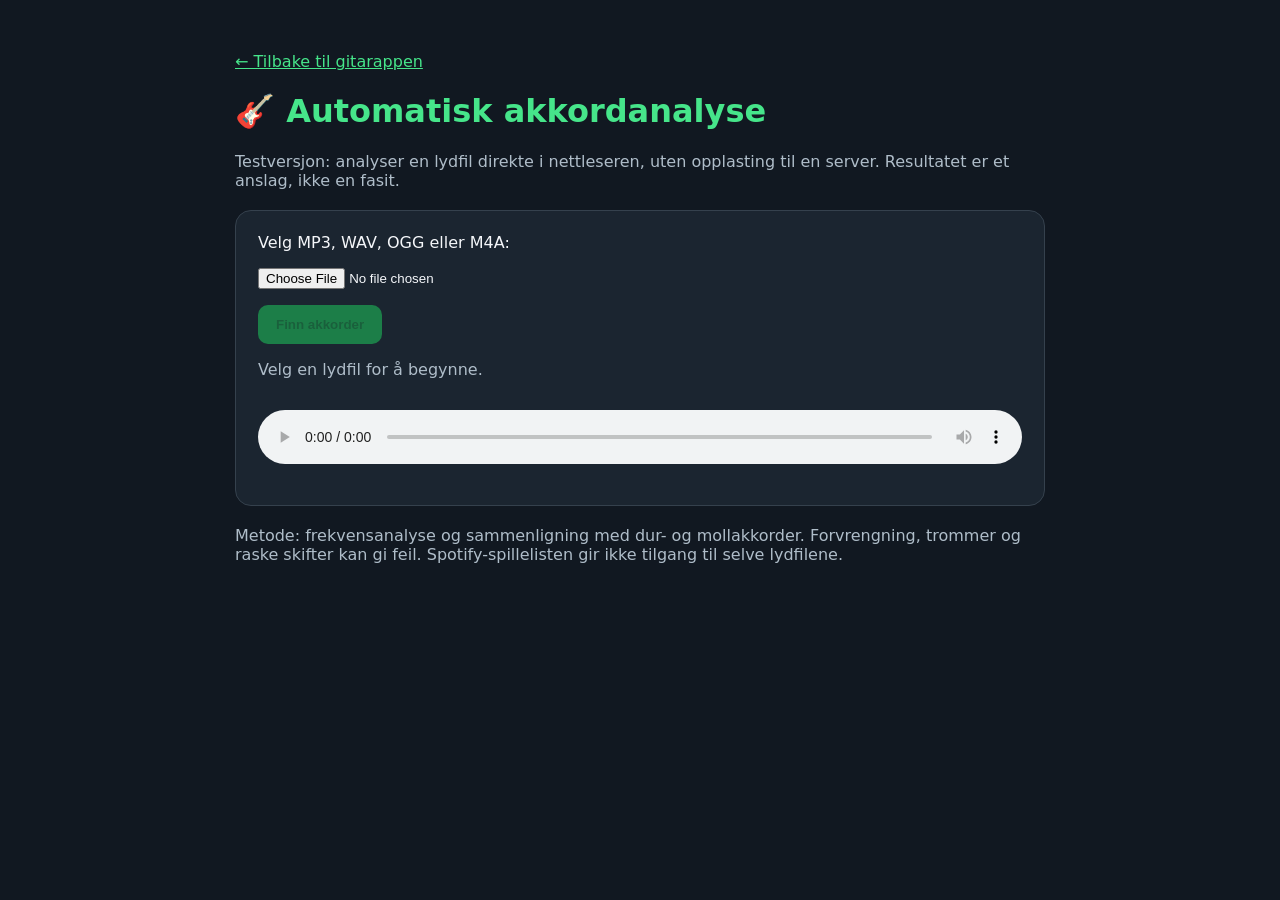
==== akkordanalyse.html @ 2cb8c426 "Add audio chord analysis test page" ====
<!doctype html><html lang="no"><head><meta charset="utf-8"><meta name="viewport" content="width=device-width,initial-scale=1"><title>Akkordanalyse – Chords from Spotify</title><style>
*{box-sizing:border-box}body{background:#111821;color:#f5f7fa;font:16px system-ui;margin:0}main{max-width:850px;margin:32px auto;padding:20px}h1{color:#46e58a}.panel{background:#1b2530;border:1px solid #35414d;border-radius:16px;padding:22px;margin:20px 0}.muted{color:#afbdc9}a{color:#46e58a}input{max-width:100%}button{background:#1ed760;border:0;border-radius:10px;padding:12px 18px;font-weight:700;cursor:pointer}button:disabled{opacity:.5}.event{display:flex;gap:18px;border-bottom:1px solid #35414d;padding:10px}.event strong{color:#46e58a;min-width:65px}.event time{min-width:90px}audio{width:100%;margin:15px 0}#status{white-space:pre-wrap}</style></head><body><main><a href="ny-versjon.html">← Tilbake til gitarappen</a><h1>🎸 Automatisk akkordanalyse</h1><p class="muted">Testversjon: analyser en lydfil direkte i nettleseren, uten opplasting til en server. Resultatet er et anslag, ikke en fasit.</p><div class="panel"><label for="audio-file">Velg MP3, WAV, OGG eller M4A:</label><p><input id="audio-file" type="file" accept="audio/*,.ogg,.mp3,.wav,.m4a"></p><button id="analyze" disabled>Finn akkorder</button><p id="status" role="status" class="muted">Velg en lydfil for å begynne.</p><audio id="player" controls></audio></div><div id="results" class="panel" hidden><h2>Akkorder i rekkefølge</h2><p id="summary"></p><div id="events"></div></div><p class="muted">Metode: frekvensanalyse og sammenligning med dur- og mollakkorder. Forvrengning, trommer og raske skifter kan gi feil. Spotify-spillelisten gir ikke tilgang til selve lydfilene.</p></main><script src="akkordanalyse.js?v=1"></script></body></html>
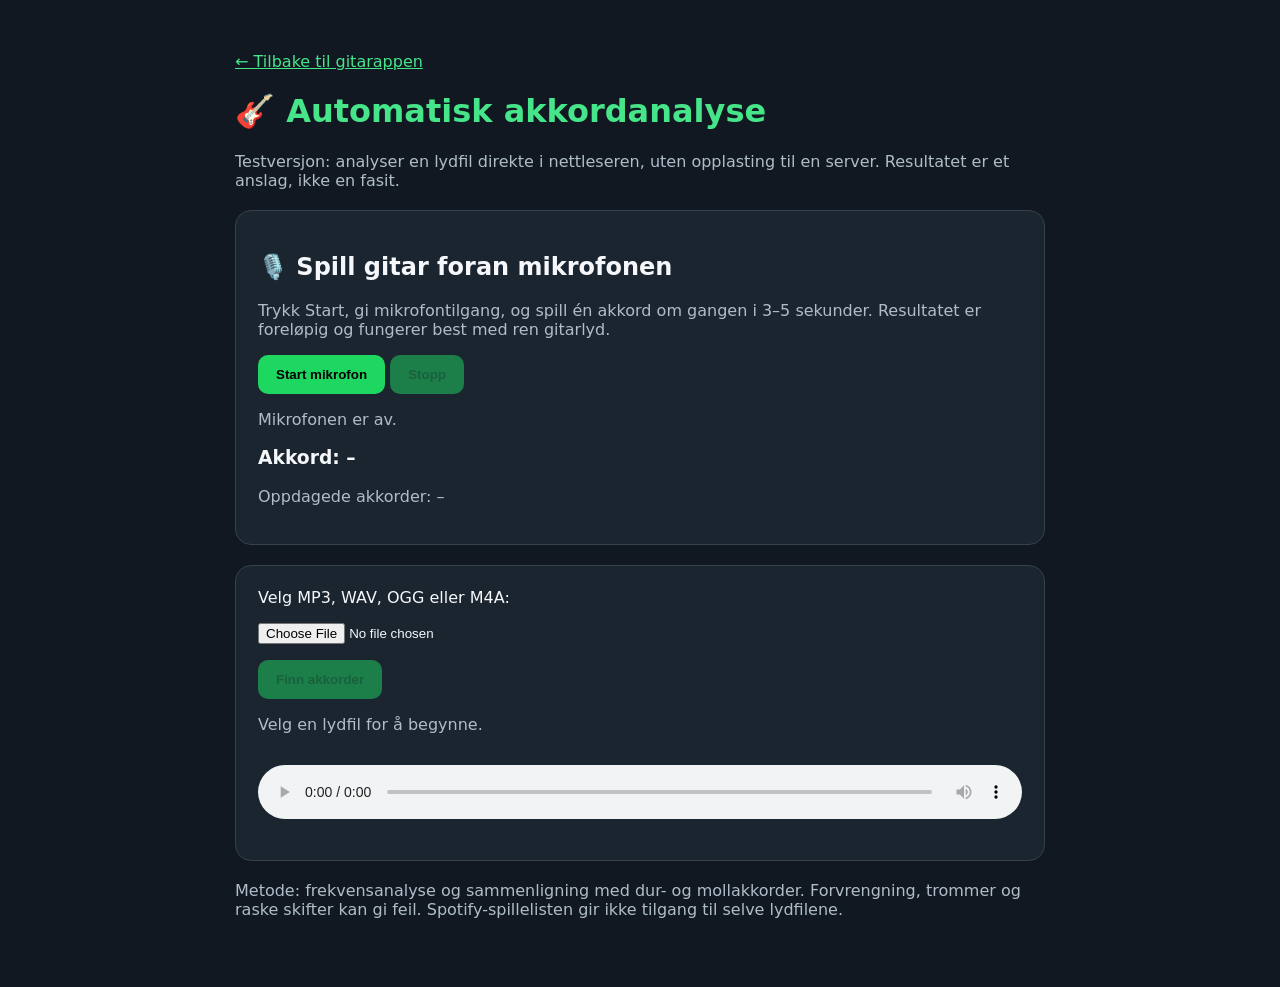
==== commit 06aa0cb4: "Add microphone controls to chord analysis page" ====
--- a/akkordanalyse.html
+++ b/akkordanalyse.html
@@ -1,2 +1,2 @@
 <!doctype html><html lang="no"><head><meta charset="utf-8"><meta name="viewport" content="width=device-width,initial-scale=1"><title>Akkordanalyse – Chords from Spotify</title><style>
-*{box-sizing:border-box}body{background:#111821;color:#f5f7fa;font:16px system-ui;margin:0}main{max-width:850px;margin:32px auto;padding:20px}h1{color:#46e58a}.panel{background:#1b2530;border:1px solid #35414d;border-radius:16px;padding:22px;margin:20px 0}.muted{color:#afbdc9}a{color:#46e58a}input{max-width:100%}button{background:#1ed760;border:0;border-radius:10px;padding:12px 18px;font-weight:700;cursor:pointer}button:disabled{opacity:.5}.event{display:flex;gap:18px;border-bottom:1px solid #35414d;padding:10px}.event strong{color:#46e58a;min-width:65px}.event time{min-width:90px}audio{width:100%;margin:15px 0}#status{white-space:pre-wrap}</style></head><body><main><a href="ny-versjon.html">← Tilbake til gitarappen</a><h1>🎸 Automatisk akkordanalyse</h1><p class="muted">Testversjon: analyser en lydfil direkte i nettleseren, uten opplasting til en server. Resultatet er et anslag, ikke en fasit.</p><div class="panel"><label for="audio-file">Velg MP3, WAV, OGG eller M4A:</label><p><input id="audio-file" type="file" accept="audio/*,.ogg,.mp3,.wav,.m4a"></p><button id="analyze" disabled>Finn akkorder</button><p id="status" role="status" class="muted">Velg en lydfil for å begynne.</p><audio id="player" controls></audio></div><div id="results" class="panel" hidden><h2>Akkorder i rekkefølge</h2><p id="summary"></p><div id="events"></div></div><p class="muted">Metode: frekvensanalyse og sammenligning med dur- og mollakkorder. Forvrengning, trommer og raske skifter kan gi feil. Spotify-spillelisten gir ikke tilgang til selve lydfilene.</p></main><script src="akkordanalyse.js?v=1"></script></body></html>+*{box-sizing:border-box}body{background:#111821;color:#f5f7fa;font:16px system-ui;margin:0}main{max-width:850px;margin:32px auto;padding:20px}h1{color:#46e58a}.panel{background:#1b2530;border:1px solid #35414d;border-radius:16px;padding:22px;margin:20px 0}.muted{color:#afbdc9}a{color:#46e58a}input{max-width:100%}button{background:#1ed760;border:0;border-radius:10px;padding:12px 18px;font-weight:700;cursor:pointer}button:disabled{opacity:.5}.event{display:flex;gap:18px;border-bottom:1px solid #35414d;padding:10px}.event strong{color:#46e58a;min-width:65px}.event time{min-width:90px}audio{width:100%;margin:15px 0}#status{white-space:pre-wrap}</style></head><body><main><a href="ny-versjon.html">← Tilbake til gitarappen</a><h1>🎸 Automatisk akkordanalyse</h1><p class="muted">Testversjon: analyser en lydfil direkte i nettleseren, uten opplasting til en server. Resultatet er et anslag, ikke en fasit.</p><div class="panel"><h2>🎙️ Spill gitar foran mikrofonen</h2><p class="muted">Trykk Start, gi mikrofontilgang, og spill én akkord om gangen i 3–5 sekunder. Resultatet er foreløpig og fungerer best med ren gitarlyd.</p><button id="mic-start">Start mikrofon</button> <button id="mic-stop" disabled>Stopp</button><p id="mic-status" role="status" class="muted">Mikrofonen er av.</p><h3 id="mic-current">Akkord: –</h3><p id="mic-found" class="muted">Oppdagede akkorder: –</p></div><div class="panel"><label for="audio-file">Velg MP3, WAV, OGG eller M4A:</label><p><input id="audio-file" type="file" accept="audio/*,.ogg,.mp3,.wav,.m4a"></p><button id="analyze" disabled>Finn akkorder</button><p id="status" role="status" class="muted">Velg en lydfil for å begynne.</p><audio id="player" controls></audio></div><div id="results" class="panel" hidden><h2>Akkorder i rekkefølge</h2><p id="summary"></p><div id="events"></div></div><p class="muted">Metode: frekvensanalyse og sammenligning med dur- og mollakkorder. Forvrengning, trommer og raske skifter kan gi feil. Spotify-spillelisten gir ikke tilgang til selve lydfilene.</p></main><script src="akkordanalyse.js?v=2"></script></body></html>
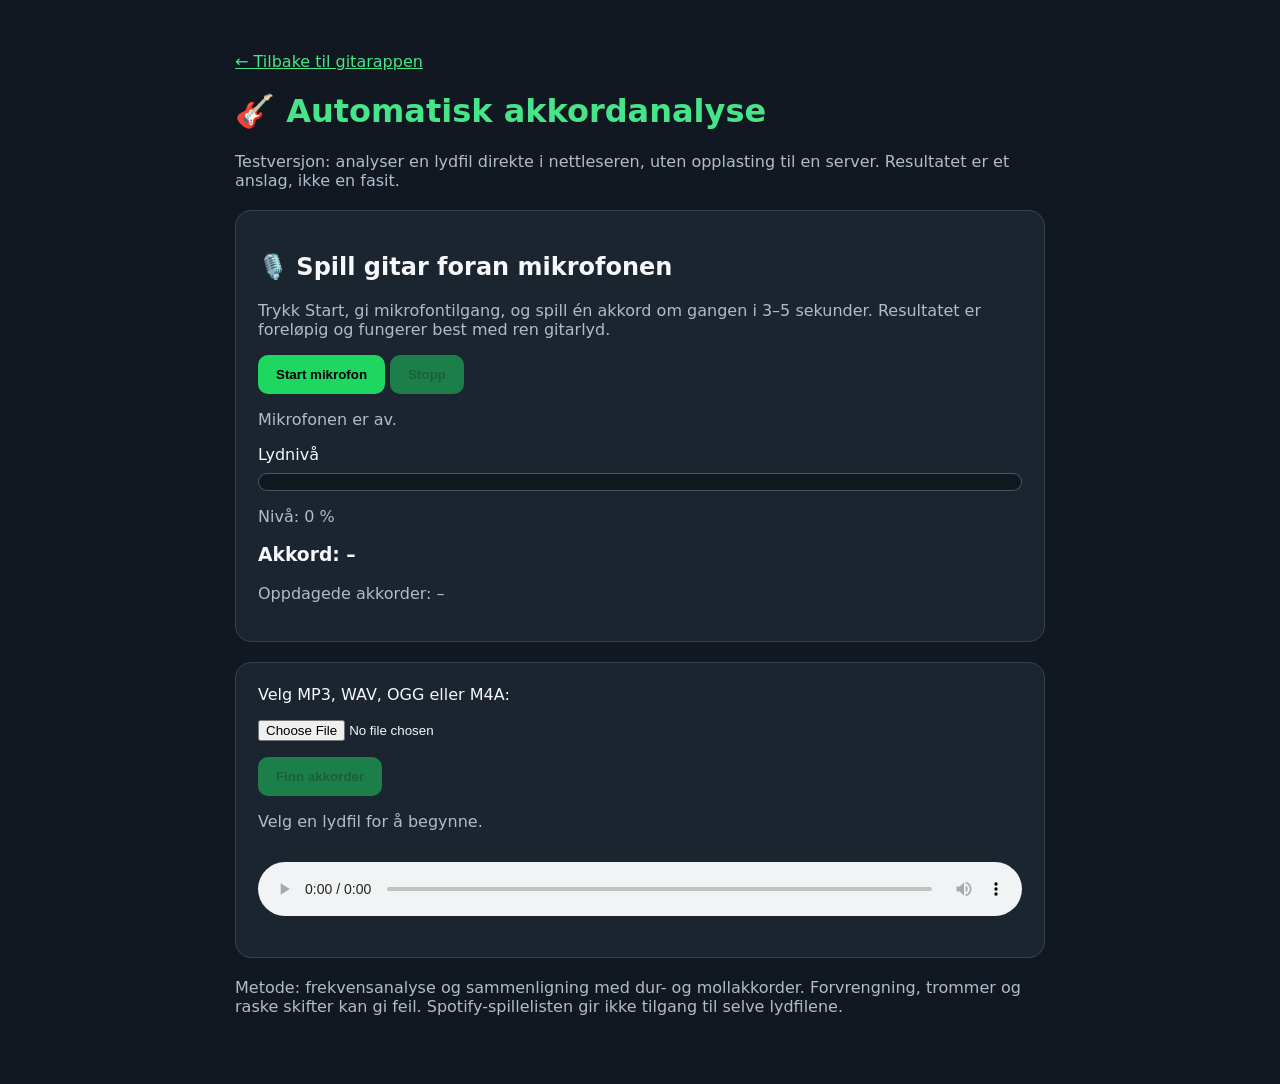
==== commit 93883e1b: "Display microphone level meter and refresh analyzer script" ====
--- a/akkordanalyse.html
+++ b/akkordanalyse.html
@@ -1,2 +1,2 @@
 <!doctype html><html lang="no"><head><meta charset="utf-8"><meta name="viewport" content="width=device-width,initial-scale=1"><title>Akkordanalyse – Chords from Spotify</title><style>
-*{box-sizing:border-box}body{background:#111821;color:#f5f7fa;font:16px system-ui;margin:0}main{max-width:850px;margin:32px auto;padding:20px}h1{color:#46e58a}.panel{background:#1b2530;border:1px solid #35414d;border-radius:16px;padding:22px;margin:20px 0}.muted{color:#afbdc9}a{color:#46e58a}input{max-width:100%}button{background:#1ed760;border:0;border-radius:10px;padding:12px 18px;font-weight:700;cursor:pointer}button:disabled{opacity:.5}.event{display:flex;gap:18px;border-bottom:1px solid #35414d;padding:10px}.event strong{color:#46e58a;min-width:65px}.event time{min-width:90px}audio{width:100%;margin:15px 0}#status{white-space:pre-wrap}</style></head><body><main><a href="ny-versjon.html">← Tilbake til gitarappen</a><h1>🎸 Automatisk akkordanalyse</h1><p class="muted">Testversjon: analyser en lydfil direkte i nettleseren, uten opplasting til en server. Resultatet er et anslag, ikke en fasit.</p><div class="panel"><h2>🎙️ Spill gitar foran mikrofonen</h2><p class="muted">Trykk Start, gi mikrofontilgang, og spill én akkord om gangen i 3–5 sekunder. Resultatet er foreløpig og fungerer best med ren gitarlyd.</p><button id="mic-start">Start mikrofon</button> <button id="mic-stop" disabled>Stopp</button><p id="mic-status" role="status" class="muted">Mikrofonen er av.</p><h3 id="mic-current">Akkord: –</h3><p id="mic-found" class="muted">Oppdagede akkorder: –</p></div><div class="panel"><label for="audio-file">Velg MP3, WAV, OGG eller M4A:</label><p><input id="audio-file" type="file" accept="audio/*,.ogg,.mp3,.wav,.m4a"></p><button id="analyze" disabled>Finn akkorder</button><p id="status" role="status" class="muted">Velg en lydfil for å begynne.</p><audio id="player" controls></audio></div><div id="results" class="panel" hidden><h2>Akkorder i rekkefølge</h2><p id="summary"></p><div id="events"></div></div><p class="muted">Metode: frekvensanalyse og sammenligning med dur- og mollakkorder. Forvrengning, trommer og raske skifter kan gi feil. Spotify-spillelisten gir ikke tilgang til selve lydfilene.</p></main><script src="akkordanalyse.js?v=2"></script></body></html>+*{box-sizing:border-box}body{background:#111821;color:#f5f7fa;font:16px system-ui;margin:0}main{max-width:850px;margin:32px auto;padding:20px}h1{color:#46e58a}.panel{background:#1b2530;border:1px solid #35414d;border-radius:16px;padding:22px;margin:20px 0}.muted{color:#afbdc9}a{color:#46e58a}input{max-width:100%}button{background:#1ed760;border:0;border-radius:10px;padding:12px 18px;font-weight:700;cursor:pointer}button:disabled{opacity:.5}.event{display:flex;gap:18px;border-bottom:1px solid #35414d;padding:10px}.event strong{color:#46e58a;min-width:65px}.event time{min-width:90px}audio{width:100%;margin:15px 0}#status{white-space:pre-wrap}</style></head><body><main><a href="ny-versjon.html">← Tilbake til gitarappen</a><h1>🎸 Automatisk akkordanalyse</h1><p class="muted">Testversjon: analyser en lydfil direkte i nettleseren, uten opplasting til en server. Resultatet er et anslag, ikke en fasit.</p><div class="panel"><h2>🎙️ Spill gitar foran mikrofonen</h2><p class="muted">Trykk Start, gi mikrofontilgang, og spill én akkord om gangen i 3–5 sekunder. Resultatet er foreløpig og fungerer best med ren gitarlyd.</p><button id="mic-start">Start mikrofon</button> <button id="mic-stop" disabled>Stopp</button><p id="mic-status" role="status" class="muted">Mikrofonen er av.</p><label for="mic-meter">Lydnivå</label><div style="height:18px;background:#101820;border:1px solid #455766;border-radius:10px;overflow:hidden;margin:9px 0"><div id="mic-meter" style="height:100%;width:0%;background:#46e58a;transition:width .12s"></div></div><p id="mic-level" class="muted">Nivå: 0 %</p><h3 id="mic-current">Akkord: –</h3><p id="mic-found" class="muted">Oppdagede akkorder: –</p></div><div class="panel"><label for="audio-file">Velg MP3, WAV, OGG eller M4A:</label><p><input id="audio-file" type="file" accept="audio/*,.ogg,.mp3,.wav,.m4a"></p><button id="analyze" disabled>Finn akkorder</button><p id="status" role="status" class="muted">Velg en lydfil for å begynne.</p><audio id="player" controls></audio></div><div id="results" class="panel" hidden><h2>Akkorder i rekkefølge</h2><p id="summary"></p><div id="events"></div></div><p class="muted">Metode: frekvensanalyse og sammenligning med dur- og mollakkorder. Forvrengning, trommer og raske skifter kan gi feil. Spotify-spillelisten gir ikke tilgang til selve lydfilene.</p></main><script src="akkordanalyse.js?v=3"></script></body></html>
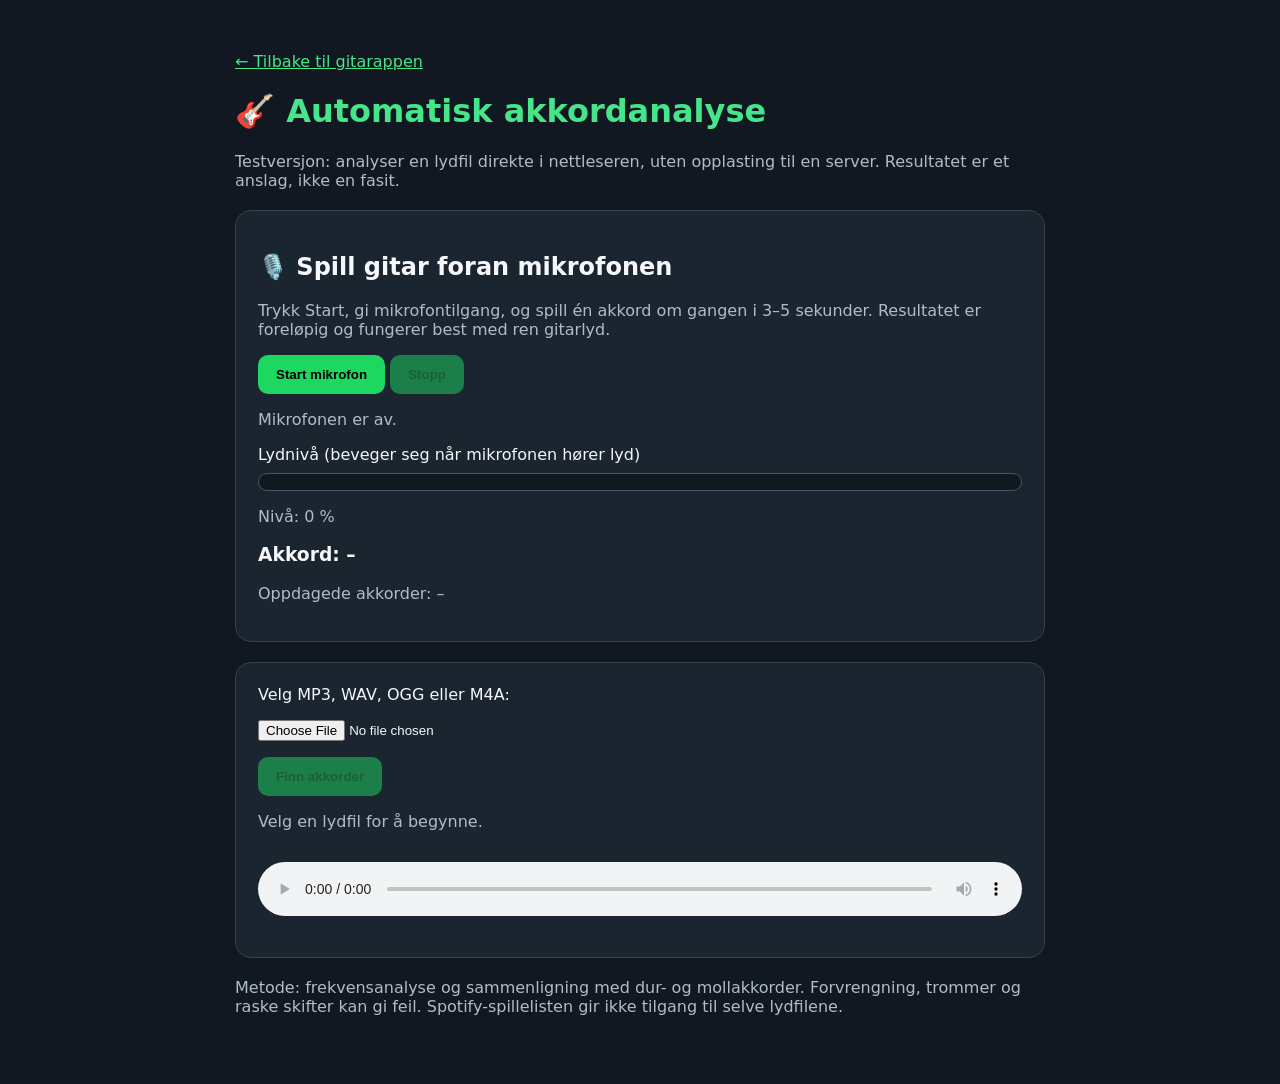
==== commit 4ee3a8d4: "Show microphone level meter and refresh analyzer script cache" ====
--- a/akkordanalyse.html
+++ b/akkordanalyse.html
@@ -1,2 +1,2 @@
 <!doctype html><html lang="no"><head><meta charset="utf-8"><meta name="viewport" content="width=device-width,initial-scale=1"><title>Akkordanalyse – Chords from Spotify</title><style>
-*{box-sizing:border-box}body{background:#111821;color:#f5f7fa;font:16px system-ui;margin:0}main{max-width:850px;margin:32px auto;padding:20px}h1{color:#46e58a}.panel{background:#1b2530;border:1px solid #35414d;border-radius:16px;padding:22px;margin:20px 0}.muted{color:#afbdc9}a{color:#46e58a}input{max-width:100%}button{background:#1ed760;border:0;border-radius:10px;padding:12px 18px;font-weight:700;cursor:pointer}button:disabled{opacity:.5}.event{display:flex;gap:18px;border-bottom:1px solid #35414d;padding:10px}.event strong{color:#46e58a;min-width:65px}.event time{min-width:90px}audio{width:100%;margin:15px 0}#status{white-space:pre-wrap}</style></head><body><main><a href="ny-versjon.html">← Tilbake til gitarappen</a><h1>🎸 Automatisk akkordanalyse</h1><p class="muted">Testversjon: analyser en lydfil direkte i nettleseren, uten opplasting til en server. Resultatet er et anslag, ikke en fasit.</p><div class="panel"><h2>🎙️ Spill gitar foran mikrofonen</h2><p class="muted">Trykk Start, gi mikrofontilgang, og spill én akkord om gangen i 3–5 sekunder. Resultatet er foreløpig og fungerer best med ren gitarlyd.</p><button id="mic-start">Start mikrofon</button> <button id="mic-stop" disabled>Stopp</button><p id="mic-status" role="status" class="muted">Mikrofonen er av.</p><label for="mic-meter">Lydnivå</label><div style="height:18px;background:#101820;border:1px solid #455766;border-radius:10px;overflow:hidden;margin:9px 0"><div id="mic-meter" style="height:100%;width:0%;background:#46e58a;transition:width .12s"></div></div><p id="mic-level" class="muted">Nivå: 0 %</p><h3 id="mic-current">Akkord: –</h3><p id="mic-found" class="muted">Oppdagede akkorder: –</p></div><div class="panel"><label for="audio-file">Velg MP3, WAV, OGG eller M4A:</label><p><input id="audio-file" type="file" accept="audio/*,.ogg,.mp3,.wav,.m4a"></p><button id="analyze" disabled>Finn akkorder</button><p id="status" role="status" class="muted">Velg en lydfil for å begynne.</p><audio id="player" controls></audio></div><div id="results" class="panel" hidden><h2>Akkorder i rekkefølge</h2><p id="summary"></p><div id="events"></div></div><p class="muted">Metode: frekvensanalyse og sammenligning med dur- og mollakkorder. Forvrengning, trommer og raske skifter kan gi feil. Spotify-spillelisten gir ikke tilgang til selve lydfilene.</p></main><script src="akkordanalyse.js?v=3"></script></body></html>+*{box-sizing:border-box}body{background:#111821;color:#f5f7fa;font:16px system-ui;margin:0}main{max-width:850px;margin:32px auto;padding:20px}h1{color:#46e58a}.panel{background:#1b2530;border:1px solid #35414d;border-radius:16px;padding:22px;margin:20px 0}.muted{color:#afbdc9}a{color:#46e58a}input{max-width:100%}button{background:#1ed760;border:0;border-radius:10px;padding:12px 18px;font-weight:700;cursor:pointer}button:disabled{opacity:.5}.event{display:flex;gap:18px;border-bottom:1px solid #35414d;padding:10px}.event strong{color:#46e58a;min-width:65px}.event time{min-width:90px}audio{width:100%;margin:15px 0}#status{white-space:pre-wrap}</style></head><body><main><a href="ny-versjon.html">← Tilbake til gitarappen</a><h1>🎸 Automatisk akkordanalyse</h1><p class="muted">Testversjon: analyser en lydfil direkte i nettleseren, uten opplasting til en server. Resultatet er et anslag, ikke en fasit.</p><div class="panel"><h2>🎙️ Spill gitar foran mikrofonen</h2><p class="muted">Trykk Start, gi mikrofontilgang, og spill én akkord om gangen i 3–5 sekunder. Resultatet er foreløpig og fungerer best med ren gitarlyd.</p><button id="mic-start">Start mikrofon</button> <button id="mic-stop" disabled>Stopp</button><p id="mic-status" role="status" class="muted">Mikrofonen er av.</p><label for="mic-meter">Lydnivå (beveger seg når mikrofonen hører lyd)</label><div style="height:18px;background:#101820;border:1px solid #455766;border-radius:10px;overflow:hidden;margin:9px 0"><div id="mic-meter" style="height:100%;width:0%;background:#46e58a;transition:width .12s"></div></div><p id="mic-level" class="muted">Nivå: 0 %</p><h3 id="mic-current">Akkord: –</h3><p id="mic-found" class="muted">Oppdagede akkorder: –</p></div><div class="panel"><label for="audio-file">Velg MP3, WAV, OGG eller M4A:</label><p><input id="audio-file" type="file" accept="audio/*,.ogg,.mp3,.wav,.m4a"></p><button id="analyze" disabled>Finn akkorder</button><p id="status" role="status" class="muted">Velg en lydfil for å begynne.</p><audio id="player" controls></audio></div><div id="results" class="panel" hidden><h2>Akkorder i rekkefølge</h2><p id="summary"></p><div id="events"></div></div><p class="muted">Metode: frekvensanalyse og sammenligning med dur- og mollakkorder. Forvrengning, trommer og raske skifter kan gi feil. Spotify-spillelisten gir ikke tilgang til selve lydfilene.</p></main><script src="akkordanalyse.js?v=5"></script></body></html>
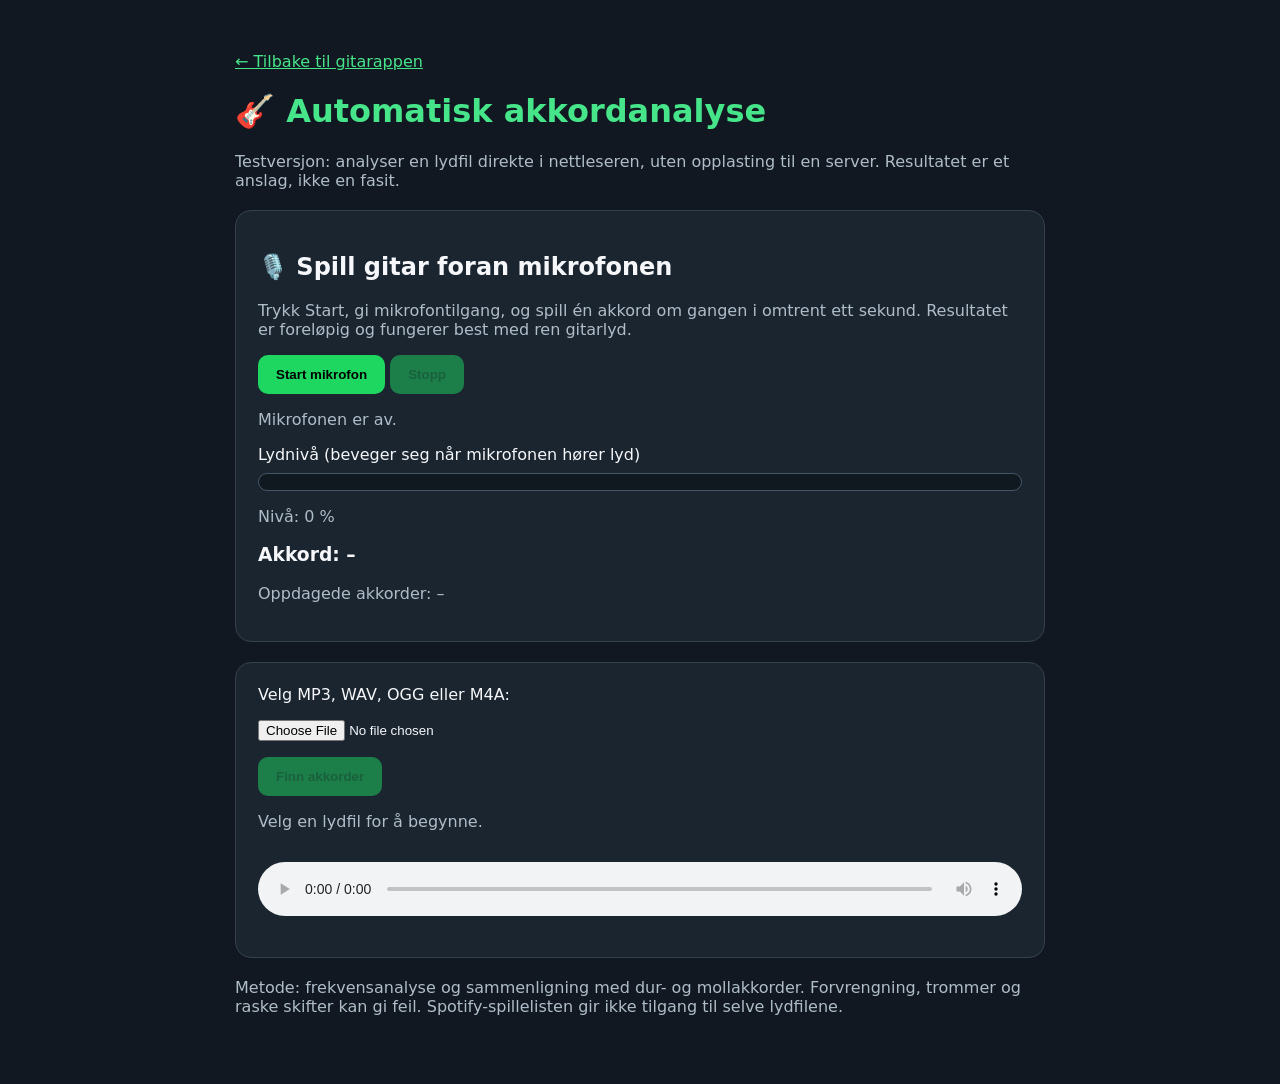
==== commit ee2f3b8c: "Refresh live chord detector and test instructions" ====
--- a/akkordanalyse.html
+++ b/akkordanalyse.html
@@ -1,2 +1,2 @@
 <!doctype html><html lang="no"><head><meta charset="utf-8"><meta name="viewport" content="width=device-width,initial-scale=1"><title>Akkordanalyse – Chords from Spotify</title><style>
-*{box-sizing:border-box}body{background:#111821;color:#f5f7fa;font:16px system-ui;margin:0}main{max-width:850px;margin:32px auto;padding:20px}h1{color:#46e58a}.panel{background:#1b2530;border:1px solid #35414d;border-radius:16px;padding:22px;margin:20px 0}.muted{color:#afbdc9}a{color:#46e58a}input{max-width:100%}button{background:#1ed760;border:0;border-radius:10px;padding:12px 18px;font-weight:700;cursor:pointer}button:disabled{opacity:.5}.event{display:flex;gap:18px;border-bottom:1px solid #35414d;padding:10px}.event strong{color:#46e58a;min-width:65px}.event time{min-width:90px}audio{width:100%;margin:15px 0}#status{white-space:pre-wrap}</style></head><body><main><a href="ny-versjon.html">← Tilbake til gitarappen</a><h1>🎸 Automatisk akkordanalyse</h1><p class="muted">Testversjon: analyser en lydfil direkte i nettleseren, uten opplasting til en server. Resultatet er et anslag, ikke en fasit.</p><div class="panel"><h2>🎙️ Spill gitar foran mikrofonen</h2><p class="muted">Trykk Start, gi mikrofontilgang, og spill én akkord om gangen i 3–5 sekunder. Resultatet er foreløpig og fungerer best med ren gitarlyd.</p><button id="mic-start">Start mikrofon</button> <button id="mic-stop" disabled>Stopp</button><p id="mic-status" role="status" class="muted">Mikrofonen er av.</p><label for="mic-meter">Lydnivå (beveger seg når mikrofonen hører lyd)</label><div style="height:18px;background:#101820;border:1px solid #455766;border-radius:10px;overflow:hidden;margin:9px 0"><div id="mic-meter" style="height:100%;width:0%;background:#46e58a;transition:width .12s"></div></div><p id="mic-level" class="muted">Nivå: 0 %</p><h3 id="mic-current">Akkord: –</h3><p id="mic-found" class="muted">Oppdagede akkorder: –</p></div><div class="panel"><label for="audio-file">Velg MP3, WAV, OGG eller M4A:</label><p><input id="audio-file" type="file" accept="audio/*,.ogg,.mp3,.wav,.m4a"></p><button id="analyze" disabled>Finn akkorder</button><p id="status" role="status" class="muted">Velg en lydfil for å begynne.</p><audio id="player" controls></audio></div><div id="results" class="panel" hidden><h2>Akkorder i rekkefølge</h2><p id="summary"></p><div id="events"></div></div><p class="muted">Metode: frekvensanalyse og sammenligning med dur- og mollakkorder. Forvrengning, trommer og raske skifter kan gi feil. Spotify-spillelisten gir ikke tilgang til selve lydfilene.</p></main><script src="akkordanalyse.js?v=5"></script></body></html>+*{box-sizing:border-box}body{background:#111821;color:#f5f7fa;font:16px system-ui;margin:0}main{max-width:850px;margin:32px auto;padding:20px}h1{color:#46e58a}.panel{background:#1b2530;border:1px solid #35414d;border-radius:16px;padding:22px;margin:20px 0}.muted{color:#afbdc9}a{color:#46e58a}input{max-width:100%}button{background:#1ed760;border:0;border-radius:10px;padding:12px 18px;font-weight:700;cursor:pointer}button:disabled{opacity:.5}.event{display:flex;gap:18px;border-bottom:1px solid #35414d;padding:10px}.event strong{color:#46e58a;min-width:65px}.event time{min-width:90px}audio{width:100%;margin:15px 0}#status{white-space:pre-wrap}</style></head><body><main><a href="ny-versjon.html">← Tilbake til gitarappen</a><h1>🎸 Automatisk akkordanalyse</h1><p class="muted">Testversjon: analyser en lydfil direkte i nettleseren, uten opplasting til en server. Resultatet er et anslag, ikke en fasit.</p><div class="panel"><h2>🎙️ Spill gitar foran mikrofonen</h2><p class="muted">Trykk Start, gi mikrofontilgang, og spill én akkord om gangen i omtrent ett sekund. Resultatet er foreløpig og fungerer best med ren gitarlyd.</p><button id="mic-start">Start mikrofon</button> <button id="mic-stop" disabled>Stopp</button><p id="mic-status" role="status" class="muted">Mikrofonen er av.</p><label for="mic-meter">Lydnivå (beveger seg når mikrofonen hører lyd)</label><div style="height:18px;background:#101820;border:1px solid #455766;border-radius:10px;overflow:hidden;margin:9px 0"><div id="mic-meter" style="height:100%;width:0%;background:#46e58a;transition:width .12s"></div></div><p id="mic-level" class="muted">Nivå: 0 %</p><h3 id="mic-current">Akkord: –</h3><p id="mic-found" class="muted">Oppdagede akkorder: –</p></div><div class="panel"><label for="audio-file">Velg MP3, WAV, OGG eller M4A:</label><p><input id="audio-file" type="file" accept="audio/*,.ogg,.mp3,.wav,.m4a"></p><button id="analyze" disabled>Finn akkorder</button><p id="status" role="status" class="muted">Velg en lydfil for å begynne.</p><audio id="player" controls></audio></div><div id="results" class="panel" hidden><h2>Akkorder i rekkefølge</h2><p id="summary"></p><div id="events"></div></div><p class="muted">Metode: frekvensanalyse og sammenligning med dur- og mollakkorder. Forvrengning, trommer og raske skifter kan gi feil. Spotify-spillelisten gir ikke tilgang til selve lydfilene.</p></main><script src="akkordanalyse.js?v=8"></script></body></html>
